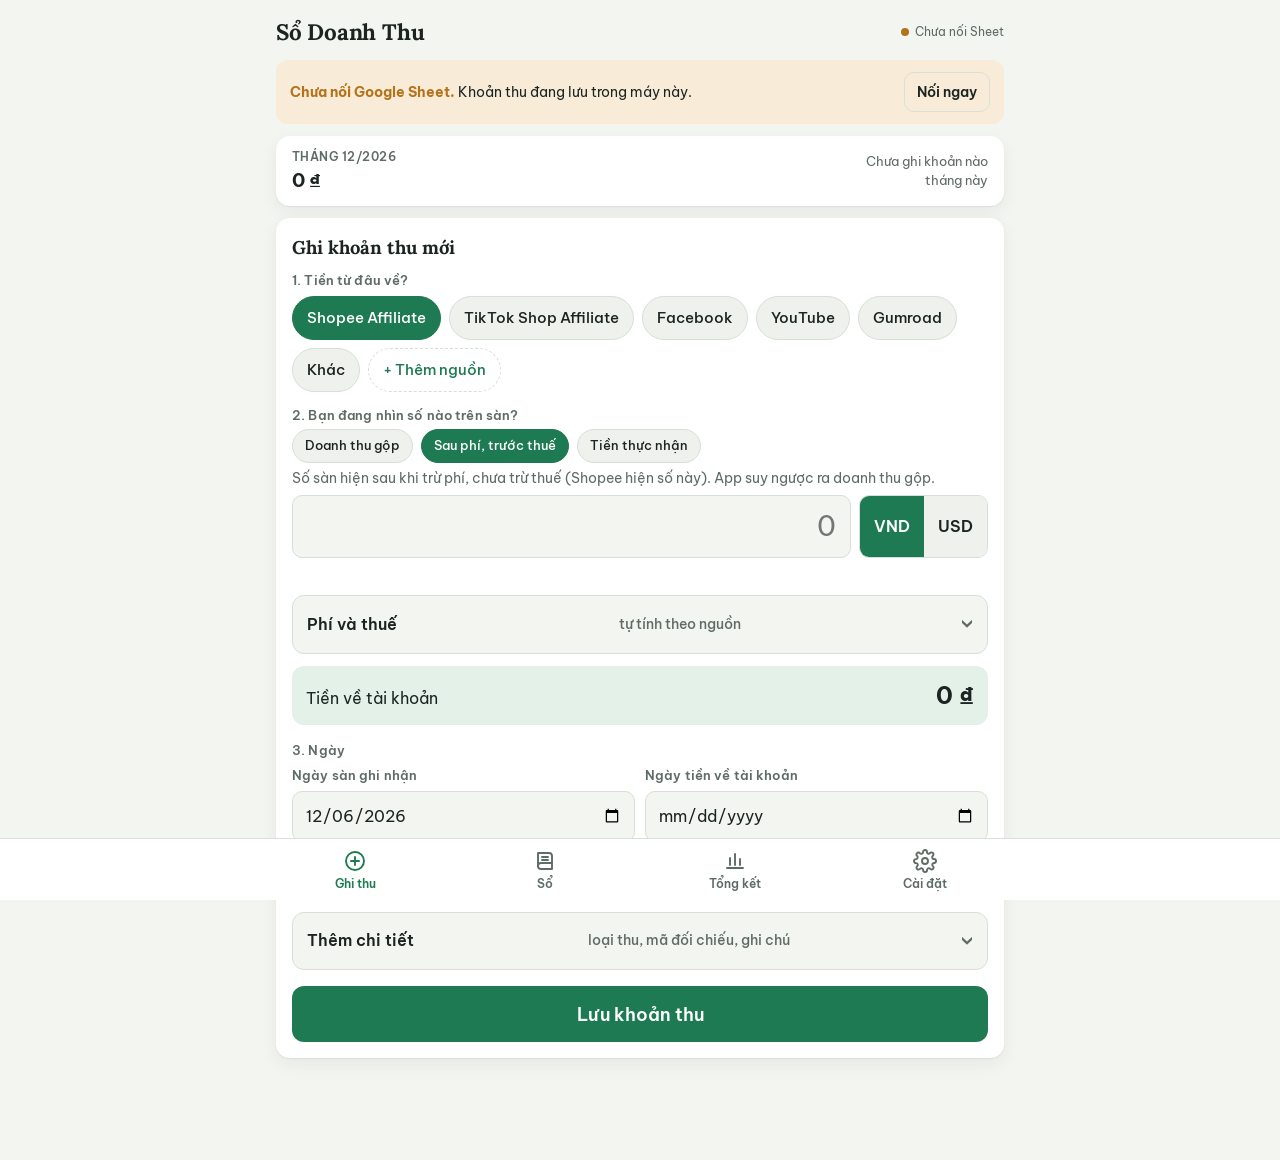
==== so/index.html @ 6c138bf4 "Add files via upload" ====
<!doctype html>
<html lang="vi">
<head>
<meta charset="utf-8">
<meta name="viewport" content="width=device-width,initial-scale=1,viewport-fit=cover">
<title>Sổ Doanh Thu</title>
<meta name="robots" content="noindex,nofollow">
<meta name="theme-color" content="#1e7a52">
<link rel="manifest" href="manifest.webmanifest">
<link rel="icon" type="image/png" href="icon-192.png">
<link rel="apple-touch-icon" href="apple-touch-icon.png">
<meta name="mobile-web-app-capable" content="yes">
<meta name="apple-mobile-web-app-capable" content="yes">
<meta name="apple-mobile-web-app-title" content="Sổ Doanh Thu">
<meta name="apple-mobile-web-app-status-bar-style" content="default">
<link rel="preconnect" href="https://fonts.googleapis.com">
<link rel="preconnect" href="https://fonts.gstatic.com" crossorigin>
<link rel="stylesheet" href="https://fonts.googleapis.com/css2?family=Be+Vietnam+Pro:wght@400;500;600;700&family=Lora:wght@600;700&display=swap">
<style>
/* Bố cục: một cột trên điện thoại, thanh chuyển trang dưới cùng; sổ cái giấy xanh, số liệu canh cột */
:root{
  --bg:#f3f5f1; --card:#ffffff; --fg:#1b2420; --muted:#5f6b65; --line:#d8ded9;
  --accent:#1e7a52; --accent-fg:#ffffff; --accent-soft:#e3f1e9;
  --tax:#b4731a; --tax-soft:#f8ecd9; --danger:#b8412e; --danger-soft:#f9e3df;
  --chip:#eef1ec; --shadow:0 1px 2px rgba(20,40,30,.06),0 6px 18px rgba(20,40,30,.06);
  --font:"Be Vietnam Pro",system-ui,-apple-system,"Segoe UI",Roboto,Arial,sans-serif;
  --display:"Lora",Georgia,"Times New Roman",serif;
  color-scheme:light;
}
@media (prefers-color-scheme: dark){ :root{
  --bg:#111816; --card:#1a2320; --fg:#e7ece8; --muted:#9aa8a0; --line:#2c3833;
  --accent:#4fc48f; --accent-fg:#0d1a14; --accent-soft:#1d3a2d;
  --tax:#e0a152; --tax-soft:#3a2d18; --danger:#f08a78; --danger-soft:#3f221c;
  --chip:#232e2a; --shadow:0 1px 2px rgba(0,0,0,.3),0 6px 18px rgba(0,0,0,.25); color-scheme:dark } }

*{box-sizing:border-box}
[hidden]{display:none!important}
html,body{height:100%}
body{margin:0;background:var(--bg);color:var(--fg);font-family:var(--font);font-size:16px;line-height:1.45;-webkit-text-size-adjust:100%;-webkit-tap-highlight-color:transparent}
img{max-width:100%}
.wrap{max-width:760px;margin:0 auto;padding-left:max(16px,env(safe-area-inset-left,0px));padding-right:max(16px,env(safe-area-inset-right,0px));padding-top:calc(12px + env(safe-area-inset-top,0px));padding-bottom:calc(88px + env(safe-area-inset-bottom,0px))}
header.top{display:flex;align-items:center;justify-content:space-between;gap:12px;padding-block:4px 12px}
header.top h1{font-family:var(--display);font-size:1.4rem;margin:0;font-weight:700;letter-spacing:-.01em}
.status{font:inherit;font-size:.78rem;color:var(--muted);display:flex;align-items:center;gap:6px;white-space:nowrap;background:transparent;border:0;padding:6px 0;cursor:pointer}
.status .dot{width:8px;height:8px;border-radius:50%;background:var(--muted);flex:0 0 auto}
.status.ok .dot{background:var(--accent)}
.status.warn .dot{background:var(--tax)}
.status.busy .dot{background:var(--accent);animation:pulse 1s infinite alternate}
@keyframes pulse{from{opacity:1}to{opacity:.25}}

h2{font-family:var(--display);font-size:1.15rem;margin:0 0 10px;font-weight:700}
h3{font-size:.95rem;margin:0 0 8px;font-weight:600}
.card{background:var(--card);border-radius:14px;box-shadow:var(--shadow);padding:16px;margin-bottom:14px}
.hint{color:var(--muted);font-size:.85rem;margin:4px 0 0}
label.field{display:block;margin-bottom:12px}
label.field > span, .lbl{display:block;font-size:.82rem;font-weight:600;color:var(--muted);margin-bottom:6px;letter-spacing:.01em}
input[type=text],input[type=url],input[type=number],input[type=date],select,textarea{
  width:100%;font:inherit;font-size:16px;padding:12px 12px;border:1.5px solid var(--line);border-radius:10px;background:var(--bg);color:var(--fg);min-height:48px}
input:focus,select:focus,textarea:focus,button:focus-visible,a:focus-visible{outline:3px solid var(--accent-soft);border-color:var(--accent);outline-offset:0}
input[readonly]{opacity:.7}
textarea{min-height:72px;resize:vertical}
.money{font-variant-numeric:tabular-nums;text-align:right;font-weight:600}
.row{display:flex;gap:10px;flex-wrap:wrap}
.row > *{flex:1 1 160px;min-width:0}
.chips{display:flex;flex-wrap:wrap;gap:8px}
.chip{border:1.5px solid var(--line);background:var(--chip);color:var(--fg);border-radius:999px;padding:10px 14px;font:inherit;font-size:.95rem;font-weight:500;cursor:pointer;min-height:44px}
.chip[aria-pressed="true"]{background:var(--accent);color:var(--accent-fg);border-color:var(--accent)}
.chip.add{border-style:dashed;background:transparent;color:var(--accent)}
.chip.sm{padding:6px 12px;min-height:34px;font-size:.84rem}
.seg{display:inline-flex;border:1.5px solid var(--line);border-radius:10px;overflow:hidden}
.seg button{font:inherit;font-weight:600;padding:10px 16px;border:0;background:var(--chip);color:var(--fg);cursor:pointer;min-height:44px}
.seg button[aria-pressed="true"]{background:var(--accent);color:var(--accent-fg)}
.btn{font:inherit;font-weight:600;font-size:1rem;border:0;border-radius:12px;padding:14px 18px;cursor:pointer;min-height:50px;background:var(--chip);color:var(--fg);text-decoration:none;display:inline-flex;align-items:center;justify-content:center;text-align:center}
.btn.primary{background:var(--accent);color:var(--accent-fg);width:100%;font-size:1.1rem;min-height:56px}
.btn.ghost{background:transparent;border:1.5px solid var(--line)}
.btn.danger{background:var(--danger-soft);color:var(--danger)}
.btn.sm{padding:8px 12px;min-height:40px;font-size:.9rem;border-radius:10px}
.btn[disabled]{opacity:.55;cursor:default}
.actions{display:flex;gap:10px;flex-wrap:wrap;margin-top:10px}
.actions > .btn{flex:1 1 140px}

/* Ô số tiền to */
.amount-box{margin-top:14px}
.amount-box .lbl{margin-bottom:4px}
.amount-wrap{display:flex;gap:8px;align-items:stretch;margin-top:6px}
.amount-wrap input{font-size:1.75rem;padding:10px 14px;min-height:60px;flex:1 1 auto;min-width:0}
.amount-wrap .seg{flex:0 0 auto}
.amount-wrap .seg button{min-height:60px;padding:0 14px}
.words{min-height:1.3em;font-size:.95rem;color:var(--accent);font-weight:600;margin-top:6px;text-align:right}
.words.warn{color:var(--tax)}
.quick{display:flex;gap:6px;margin-top:6px;flex-wrap:wrap}

/* Khối gập */
details.fold{border:1.5px solid var(--line);border-radius:12px;margin-top:12px;background:var(--bg)}
details.fold > summary{list-style:none;cursor:pointer;padding:12px 14px;display:flex;justify-content:space-between;align-items:center;gap:10px;font-weight:600;min-height:48px}
details.fold > summary::-webkit-details-marker{display:none}
details.fold > summary .sum{color:var(--muted);font-weight:500;font-size:.85rem;text-align:right;font-variant-numeric:tabular-nums;min-width:0;overflow-wrap:anywhere}
details.fold > summary::after{content:"›";font-size:1.4rem;color:var(--muted);transform:rotate(90deg);flex:0 0 auto;transition:transform .15s}
details.fold[open] > summary::after{transform:rotate(-90deg)}
details.fold .body{padding:2px 14px 14px}
.breakdown{font-size:.9rem;border-top:1px dashed var(--line);margin-top:4px;font-variant-numeric:tabular-nums}
.breakdown div{display:flex;justify-content:space-between;gap:10px;padding:6px 0;border-bottom:1px dashed var(--line)}
.breakdown div:last-child{border-bottom:0}
.breakdown .k{color:var(--muted)}
.breakdown .mid{font-weight:600}
.breakdown .tax{color:var(--tax)}
.note{font-size:.85rem;color:var(--muted);padding:10px 12px;border-left:3px solid var(--tax);background:var(--tax-soft);border-radius:8px;margin:0}
.note.ok{border-left-color:var(--accent);background:var(--accent-soft)}
.total-line{display:flex;justify-content:space-between;align-items:baseline;gap:10px;padding:12px 14px;border-radius:12px;background:var(--accent-soft);margin:12px 0 4px}
.total-line b{font-size:1.5rem;font-variant-numeric:tabular-nums;white-space:nowrap}
.total-line small{display:block;color:var(--muted);font-weight:400;font-size:.8rem}
.deduct{display:grid;grid-template-columns:1fr 1fr 1fr;gap:10px;margin-top:10px}
@media (max-width:460px){.deduct{grid-template-columns:1fr}}
.deduct .pct{font-size:.76rem;color:var(--tax);font-weight:600;font-style:normal}
.toast{position:fixed;left:50%;bottom:calc(92px + env(safe-area-inset-bottom,0px));transform:translateX(-50%);background:var(--fg);color:var(--bg);padding:12px 18px;border-radius:12px;font-weight:600;box-shadow:var(--shadow);z-index:30;max-width:calc(100vw - 32px);text-align:center}
.toast.err{background:var(--danger);color:#fff}

/* Dải trên đầu trang Ghi thu */
.strip{display:flex;justify-content:space-between;align-items:center;gap:10px;background:var(--card);border-radius:14px;box-shadow:var(--shadow);padding:12px 16px;margin-bottom:12px;text-decoration:none;color:var(--fg)}
.strip .k{font-size:.78rem;color:var(--muted);font-weight:600;text-transform:uppercase;letter-spacing:.04em}
.strip .v{font-size:1.2rem;font-weight:700;font-variant-numeric:tabular-nums}
.strip .r{text-align:right;font-size:.82rem;color:var(--muted);font-variant-numeric:tabular-nums}
.strip .r b{color:var(--fg)}
.banner{display:flex;gap:10px;align-items:center;justify-content:space-between;flex-wrap:wrap;padding:12px 14px;border-radius:12px;background:var(--tax-soft);color:var(--fg);margin-bottom:12px;font-size:.9rem}
.banner b{color:var(--tax)}

/* Thanh chuyển trang */
nav.tabs{position:fixed;left:0;right:0;bottom:0;z-index:20;background:var(--card);border-top:1px solid var(--line);display:flex;justify-content:center;padding-bottom:env(safe-area-inset-bottom,0px);padding-left:env(safe-area-inset-left,0px);padding-right:env(safe-area-inset-right,0px)}
nav.tabs .inner{display:flex;width:100%;max-width:760px}
nav.tabs a{flex:1;text-decoration:none;color:var(--muted);display:flex;flex-direction:column;align-items:center;gap:2px;padding:10px 4px 8px;font-size:.74rem;font-weight:600;min-height:60px}
nav.tabs a svg{width:24px;height:24px;stroke:currentColor;fill:none;stroke-width:1.9;stroke-linecap:round;stroke-linejoin:round}
nav.tabs a[aria-current="page"]{color:var(--accent)}

/* Sổ (danh sách) */
.filters{display:flex;gap:8px;flex-wrap:wrap;margin-bottom:12px}
.filters select{flex:1 1 110px;width:auto;min-height:44px;padding:8px 10px}
.month-head{display:flex;justify-content:space-between;align-items:baseline;gap:8px;padding:12px 4px 6px;color:var(--muted);font-size:.85rem;font-weight:600;flex-wrap:wrap}
.month-head b{color:var(--fg);font-variant-numeric:tabular-nums;font-size:.95rem}
.entry{display:grid;grid-template-columns:minmax(0,1fr) auto;gap:4px 12px;width:100%;text-align:left;font:inherit;color:var(--fg);background:var(--card);border:0;border-bottom:1px solid var(--line);padding:12px 14px;cursor:pointer}
.entry:last-child{border-bottom:0}
.entry .t1{font-weight:600}
.entry .t2{color:var(--muted);font-size:.82rem;overflow-wrap:anywhere}
.entry .m1{font-variant-numeric:tabular-nums;font-weight:700;text-align:right;font-size:1.05rem}
.entry .m2{color:var(--muted);font-size:.8rem;text-align:right;font-variant-numeric:tabular-nums}
.pill{display:inline-block;font-size:.72rem;font-weight:600;padding:2px 8px;border-radius:999px;background:var(--chip);color:var(--muted);margin-left:6px;vertical-align:middle}
.pill.wait{background:var(--tax-soft);color:var(--tax)}
.group{box-shadow:var(--shadow);border-radius:12px;overflow:hidden;background:var(--card)}
.empty{text-align:center;color:var(--muted);padding:28px 12px}
.empty b{display:block;color:var(--fg);margin-bottom:4px}

/* Tổng kết */
.tiles{display:grid;grid-template-columns:repeat(2,minmax(0,1fr));gap:10px;margin-bottom:14px}
.tile{background:var(--card);border-radius:12px;padding:12px 14px;box-shadow:var(--shadow);min-width:0}
.tile .k{font-size:.76rem;color:var(--muted);font-weight:600;text-transform:uppercase;letter-spacing:.04em}
.tile .v{font-size:1.2rem;font-weight:700;font-variant-numeric:tabular-nums;margin-top:2px;overflow-wrap:anywhere}
.tile.big{grid-column:1 / -1;background:var(--accent);color:var(--accent-fg)}
.tile.big .k{color:var(--accent-fg);opacity:.85}
.tile.big .v{font-size:1.9rem;font-family:var(--display)}
.tile.big .s{color:var(--accent-fg);opacity:.9}
.tile.grp{grid-column:1 / -1;border-left:4px solid var(--accent)}
.tile.grp.tax{border-left-color:var(--tax)}
.tile .s{font-size:.82rem;color:var(--muted);margin-top:4px;font-variant-numeric:tabular-nums}
.tile .s b{color:var(--fg)}
.tile.grp.tax .s b{color:var(--tax)}
.bar{height:10px;border-radius:999px;background:var(--chip);overflow:hidden;margin:8px 0 4px}
.bar i{display:block;height:100%;background:var(--accent);border-radius:999px}
.tbl-wrap{overflow-x:auto;-webkit-overflow-scrolling:touch}
table{border-collapse:collapse;width:100%;font-size:.9rem;min-width:420px}
th,td{padding:8px 8px;border-bottom:1px solid var(--line);text-align:right;font-variant-numeric:tabular-nums;white-space:nowrap}
th:first-child,td:first-child{text-align:left}
th{font-size:.76rem;color:var(--muted);font-weight:600;text-transform:uppercase;letter-spacing:.03em}
tfoot td{font-weight:700;border-top:2px solid var(--fg);border-bottom:0}

/* Cài đặt: mỗi nguồn một thẻ */
.src-card{border:1.5px solid var(--line);border-radius:12px;padding:12px;margin-bottom:10px;background:var(--bg)}
.src-card .head{display:flex;gap:8px;align-items:center}
.src-card .head input{font-weight:600}
.src-card .x{flex:0 0 auto;background:transparent;border:1.5px solid var(--line);border-radius:10px;color:var(--danger);font-size:1.2rem;cursor:pointer;width:44px;height:44px;line-height:1}
.src-card .grid{display:grid;grid-template-columns:repeat(3,minmax(0,1fr));gap:8px;margin-top:10px}
.src-card .grid label span{display:block;font-size:.74rem;color:var(--muted);font-weight:600;margin-bottom:4px}
.src-card .grid input{min-height:44px;padding:8px 10px;text-align:right}
.src-card .opts{display:flex;gap:8px;margin-top:10px;flex-wrap:wrap;align-items:flex-end}
.src-card .opts label.sel{flex:1 1 160px}
.src-card .opts label.sel span{display:block;font-size:.74rem;color:var(--muted);font-weight:600;margin-bottom:4px}
.src-card .opts select{min-height:44px;padding:8px 10px}
.src-card .toggle{flex:1 1 180px;display:flex;align-items:center;gap:10px;padding:10px 12px;border:1.5px solid var(--line);border-radius:10px;cursor:pointer;min-height:44px;font-size:.9rem;font-weight:600}
.src-card .toggle input{width:22px;height:22px;accent-color:var(--accent);margin:0;flex:0 0 auto}
.confirm{display:flex;gap:8px;align-items:center;flex-wrap:wrap;padding:10px 12px;border-radius:10px;background:var(--danger-soft);color:var(--danger);font-weight:600;margin-top:10px}
.steps{margin:6px 0 0;padding-left:20px;font-size:.9rem}
.steps li{margin-bottom:4px}
.kv{display:flex;justify-content:space-between;gap:10px;font-size:.9rem;padding:6px 0;border-bottom:1px dashed var(--line)}
.kv:last-child{border-bottom:0}
.kv span:first-child{color:var(--muted)}
a{color:var(--accent)}
code{font-size:.85em;background:var(--chip);padding:1px 5px;border-radius:5px;overflow-wrap:anywhere}
@media (prefers-reduced-motion: no-preference){.bar i{transition:width .4s ease}}
@media (prefers-reduced-motion: reduce){details.fold > summary::after{transition:none}.status.busy .dot{animation:none}}
</style>
</head>
<body>
<div class="wrap">
  <header class="top">
    <h1>Sổ Doanh Thu</h1>
    <button class="status" id="status" type="button" aria-label="Tình trạng lưu"><span class="dot"></span><span id="statusText">Đang mở sổ…</span></button>
  </header>

  <!-- ===== GHI KHOẢN THU ===== -->
  <section class="view" id="view-ghi">
    <div class="banner" id="setupBanner" hidden>
      <span><b>Chưa nối Google Sheet.</b> Khoản thu đang lưu trong máy này.</span>
      <a class="btn sm ghost" href="#cai-dat">Nối ngay</a>
    </div>
    <a class="strip" href="#so" id="monthStrip"></a>
    <div class="card">
      <h2 id="formTitle">Ghi khoản thu mới</h2>

      <div class="lbl">1. Tiền từ đâu về?</div>
      <div class="chips" id="srcChips"></div>
      <div id="newSrcBox" class="row" hidden style="margin-top:10px">
        <input type="text" id="newSrcName" placeholder="Tên nguồn mới, ví dụ: Facebook Reels" aria-label="Tên nguồn mới">
        <button class="btn sm" id="newSrcSave" type="button" style="flex:0 0 auto">Thêm</button>
      </div>

      <div class="amount-box">
        <div class="lbl">2. Bạn đang nhìn số nào trên sàn?</div>
        <div class="chips" id="modeChips">
          <button type="button" class="chip sm" data-mode="gop">Doanh thu gộp</button>
          <button type="button" class="chip sm" data-mode="sauphi">Sau phí, trước thuế</button>
          <button type="button" class="chip sm" data-mode="thucnhan">Tiền thực nhận</button>
        </div>
        <p class="hint" id="modeHint" style="margin:6px 0 0"></p>
        <div class="amount-wrap">
          <input type="text" id="fSoTien" class="money" inputmode="numeric" placeholder="0" aria-label="Số tiền" autocomplete="off">
          <div class="seg" role="group" aria-label="Loại tiền">
            <button type="button" id="curVND" aria-pressed="true">VND</button>
            <button type="button" id="curUSD" aria-pressed="false">USD</button>
          </div>
        </div>
        <div class="words" id="words" aria-live="polite"></div>
        <label class="field" id="rateBox" hidden style="margin-top:6px"><span>Tỷ giá 1 USD = ? VND</span>
          <input type="text" id="fTyGia" class="money" inputmode="numeric" placeholder="25.000">
        </label>
      </div>

      <details class="fold" id="foldTax">
        <summary><span>Phí và thuế</span><span class="sum" id="taxSum"></span></summary>
        <div class="body">
          <p class="note" id="ktNote"></p>
          <div class="deduct">
            <label class="field"><span>Phí sàn <em class="pct" id="pctPhi"></em></span><input type="text" id="fPhi" class="money" inputmode="numeric" placeholder="0"></label>
            <label class="field"><span>Thuế TNCN <em class="pct" id="pctTNCN"></em></span><input type="text" id="fTNCN" class="money" inputmode="numeric" placeholder="0"></label>
            <label class="field"><span>Thuế GTGT <em class="pct" id="pctGTGT"></em></span><input type="text" id="fGTGT" class="money" inputmode="numeric" placeholder="0"></label>
          </div>
          <p class="hint" style="margin:0 0 8px">App tự tính theo % của nguồn. Nếu bảng kê của sàn ghi số khác, sửa thẳng vào ô trên.</p>
          <div class="breakdown" id="breakdown"></div>
        </div>
      </details>

      <div class="total-line"><span>Tiền về tài khoản<small id="totalSub"></small></span><b id="thucNhan">0 ₫</b></div>

      <div class="lbl" style="margin-top:16px">3. Ngày</div>
      <div class="row">
        <label class="field"><span>Ngày sàn ghi nhận</span><input type="date" id="fNgaySan">
          <span class="quick"><button type="button" class="chip sm" data-q="san:0">Hôm nay</button><button type="button" class="chip sm" data-q="san:1">Hôm qua</button></span>
        </label>
        <label class="field"><span>Ngày tiền về tài khoản</span><input type="date" id="fNgayNhan">
          <span class="quick"><button type="button" class="chip sm" data-q="nhan:0">Hôm nay</button><button type="button" class="chip sm" data-q="nhan:clear">Chưa về</button></span>
        </label>
      </div>

      <details class="fold" id="foldMore">
        <summary><span>Thêm chi tiết</span><span class="sum" id="moreSum">loại thu, mã đối chiếu, ghi chú</span></summary>
        <div class="body">
          <label class="field" style="margin-top:8px"><span>Loại thu</span>
            <select id="fLoai">
              <option>Hoa hồng affiliate</option>
              <option>Thưởng / bonus</option>
              <option>Bán hàng / sản phẩm số</option>
              <option>Quảng cáo / booking</option>
              <option>Quà tặng / donate</option>
              <option>Khác</option>
            </select>
          </label>
          <label class="field"><span>Mã đối chiếu <small style="font-weight:400">(mã kỳ thanh toán, mã giao dịch…)</small></span><input type="text" id="fMa" placeholder="Không bắt buộc"></label>
          <label class="field" style="margin-bottom:0"><span>Ghi chú</span><textarea id="fGhiChu" placeholder="Ví dụ: hoa hồng kỳ 16–31/10"></textarea></label>
        </div>
      </details>

      <button class="btn primary" id="btnSave" type="button" style="margin-top:16px">Lưu khoản thu</button>
      <div class="actions" id="editActions" hidden>
        <button class="btn ghost" id="btnCancel" type="button">Hủy sửa</button>
        <button class="btn danger" id="btnDelete" type="button">Xóa khoản này</button>
      </div>
      <div class="confirm" id="confirmDel" hidden>
        <span>Xóa hẳn khoản thu này?</span>
        <button class="btn sm danger" id="btnDeleteYes" type="button">Xóa</button>
        <button class="btn sm ghost" id="btnDeleteNo" type="button">Không</button>
      </div>
    </div>
  </section>

  <!-- ===== SỔ ===== -->
  <section class="view" id="view-so" hidden>
    <div class="filters">
      <select id="flYear" aria-label="Năm"></select>
      <select id="flMonth" aria-label="Tháng"><option value="">Cả năm</option></select>
      <select id="flSrc" aria-label="Nguồn"><option value="">Mọi nguồn</option></select>
    </div>
    <p class="hint" style="margin:0 0 8px">Bấm vào một khoản để sửa hoặc xóa.</p>
    <div id="listBox"></div>
  </section>

  <!-- ===== TỔNG KẾT ===== -->
  <section class="view" id="view-tong-ket" hidden>
    <div class="filters">
      <select id="tkYear" aria-label="Năm tổng kết"></select>
    </div>
    <div class="tiles" id="tiles"></div>
    <div class="card" id="nguongCard"></div>
    <div class="card">
      <h3>Theo tháng</h3>
      <div class="tbl-wrap" id="tblMonth"></div>
    </div>
    <div class="card">
      <h3>Theo nguồn thu</h3>
      <div class="tbl-wrap" id="tblSrc"></div>
    </div>
    <div class="card">
      <h3>Google Sheet</h3>
      <p class="hint" style="margin-bottom:10px">Mỗi khoản bạn lưu được gửi thẳng vào tab <b>doanhthu</b>, tab <b>tongket</b> tự tính lại. Không cần bấm xuất.</p>
      <a class="btn ghost" id="lnkSheet" href="#" target="_blank" rel="noopener" style="width:100%">Mở Google Sheet</a>
    </div>
    <p class="note">Mức % thuế, ngưỡng doanh thu phải nộp thuế và cách khai có thể thay đổi theo năm. Số trong app chỉ để bạn theo dõi và đối chiếu. Trước khi khai, kiểm tra lại với cơ quan thuế hoặc ứng dụng eTax Mobile.</p>
  </section>

  <!-- ===== CÀI ĐẶT ===== -->
  <section class="view" id="view-cai-dat" hidden>
    <div class="card" id="installCard" hidden>
      <h2>Cài app vào điện thoại</h2>
      <button class="btn primary" id="btnInstall" type="button" hidden>Cài app</button>
      <div id="installIos" hidden>
        <ol class="steps">
          <li>Mở trang này bằng <b>Safari</b>.</li>
          <li>Bấm nút <b>Chia sẻ</b> (ô vuông có mũi tên lên).</li>
          <li>Chọn <b>Thêm vào MH chính</b> → <b>Thêm</b>.</li>
          <li>Mở app từ biểu tượng mới ngoài màn hình, rồi nối Google Sheet ở mục dưới.</li>
        </ol>
      </div>
      <div id="installOther" hidden>
        <ol class="steps">
          <li>Mở trang này bằng <b>Chrome</b>.</li>
          <li>Bấm <b>⋮</b> ở góc trên → <b>Cài đặt ứng dụng</b> hoặc <b>Thêm vào màn hình chính</b>.</li>
          <li>Mở app từ biểu tượng mới, rồi nối Google Sheet ở mục dưới.</li>
        </ol>
      </div>
    </div>

    <div class="card">
      <h2>Nối với Google Sheet</h2>
      <label class="field"><span>Link Apps Script <small style="font-weight:400">(đuôi /exec)</small></span><input type="url" id="setApi" placeholder="https://script.google.com/macros/s/…/exec" autocomplete="off" autocapitalize="off" spellcheck="false"></label>
      <div class="actions" style="margin-top:0">
        <button class="btn primary" id="btnApi" type="button">Lưu và kiểm tra</button>
      </div>
      <p class="hint" id="apiMsg"></p>
      <div style="margin-top:10px" id="syncInfo"></div>
      <div class="actions"><button class="btn ghost" id="btnSyncNow" type="button">Gửi và tải lại ngay</button></div>
      <p class="hint">Mỗi điện thoại hoặc máy tính chỉ cần dán link này một lần. Đừng gửi link cho người khác: ai có link đều đọc và sửa được sổ.</p>
    </div>

    <div class="card">
      <h2>Nguồn thu</h2>
      <p class="hint" style="margin-bottom:12px">Mỗi nguồn có % phí sàn, % thuế riêng, số bạn thường nhập, và sàn có kê khai thuế thay bạn hay không. Nguồn đứng đầu được chọn sẵn khi mở app.</p>
      <div id="srcList"></div>
      <div class="actions">
        <button class="btn ghost" id="btnAddSrc" type="button">+ Thêm nguồn</button>
      </div>
    </div>
    <div class="card">
      <h2>Ngưỡng doanh thu trong năm</h2>
      <label class="field"><span>Doanh thu từ mức này trở lên phải nộp thuế (VND)</span><input type="text" id="setNguong" class="money" inputmode="numeric"></label>
      <p class="hint">Đang để sẵn 1.000.000.000 đ/năm. Nếu quy định đổi, bạn sửa số ở đây.</p>
    </div>
    <div class="card">
      <h2>File Google Sheet</h2>
      <label class="field"><span>ID file Google Sheet <small style="font-weight:400">(cho nút Mở Google Sheet)</small></span><input type="text" id="setSheetId" autocomplete="off" autocapitalize="off" spellcheck="false"></label>
      <p class="hint">ID là đoạn chữ dài trong đường dẫn của file Sheet, giữa <code>/d/</code> và <code>/edit</code>.</p>
    </div>
    <button class="btn primary" id="btnSaveSrc" type="button">Lưu cài đặt</button>
  </section>
</div>

<nav class="tabs" aria-label="Chuyển trang">
  <div class="inner">
    <a href="#ghi" data-view="ghi"><svg viewBox="0 0 24 24"><circle cx="12" cy="12" r="9"/><path d="M12 8v8M8 12h8"/></svg>Ghi thu</a>
    <a href="#so" data-view="so"><svg viewBox="0 0 24 24"><path d="M5 4h11a3 3 0 0 1 3 3v13H8a3 3 0 0 1-3-3z"/><path d="M5 17a3 3 0 0 1 3-3h11M9 8h6M9 11h6"/></svg>Sổ</a>
    <a href="#tong-ket" data-view="tong-ket"><svg viewBox="0 0 24 24"><path d="M4 19h16M7 16V9M12 16V5M17 16v-6"/></svg>Tổng kết</a>
    <a href="#cai-dat" data-view="cai-dat"><svg viewBox="0 0 24 24"><circle cx="12" cy="12" r="3"/><path d="M19.4 15a1.7 1.7 0 0 0 .3 1.8l.1.1a2 2 0 1 1-2.8 2.8l-.1-.1a1.7 1.7 0 0 0-1.8-.3 1.7 1.7 0 0 0-1 1.5V21a2 2 0 1 1-4 0v-.1a1.7 1.7 0 0 0-1.1-1.5 1.7 1.7 0 0 0-1.8.3l-.1.1a2 2 0 1 1-2.8-2.8l.1-.1a1.7 1.7 0 0 0 .3-1.8 1.7 1.7 0 0 0-1.5-1H3a2 2 0 1 1 0-4h.1a1.7 1.7 0 0 0 1.5-1.1 1.7 1.7 0 0 0-.3-1.8l-.1-.1a2 2 0 1 1 2.8-2.8l.1.1a1.7 1.7 0 0 0 1.8.3H9a1.7 1.7 0 0 0 1-1.5V3a2 2 0 1 1 4 0v.1a1.7 1.7 0 0 0 1 1.5 1.7 1.7 0 0 0 1.8-.3l.1-.1a2 2 0 1 1 2.8 2.8l-.1.1a1.7 1.7 0 0 0-.3 1.8V9a1.7 1.7 0 0 0 1.5 1H21a2 2 0 1 1 0 4h-.1a1.7 1.7 0 0 0-1.5 1z"/></svg>Cài đặt</a>
  </div>
</nav>

<script>
(() => {
"use strict";
// ---------- Tiện ích ----------
const $ = (id) => document.getElementById(id);
const nf = new Intl.NumberFormat("vi-VN");
const VND = (n) => nf.format(Math.round(n || 0)) + " ₫";
const num = (n) => nf.format(Math.round(n || 0));
const isoDate = (d) => d.getFullYear() + "-" + String(d.getMonth()+1).padStart(2,"0") + "-" + String(d.getDate()).padStart(2,"0");
const today = () => isoDate(new Date());
const daysAgo = (n) => { const d = new Date(); d.setDate(d.getDate() - n); return isoDate(d); };
const parseVnd = (s) => Number(String(s || "").replace(/[^\d]/g, "")) || 0;
const parseUsd = (s) => { s = String(s || "").trim().replace(/\s/g,""); if (/^\d{1,3}(\.\d{3})+(,\d+)?$/.test(s)) s = s.replace(/\./g,"").replace(",","."); else s = s.replace(",","."); return Number(s) || 0; };
const fmtDate = (iso) => { if (!iso) return ""; const [y,m,d] = iso.split("-"); return d + "/" + m + "/" + y; };
const monthName = (m) => "Tháng " + Number(m);
const genId = () => "KT" + Date.now().toString(36).toUpperCase() + Math.random().toString(36).slice(2,5).toUpperCase();
function docTien(n){ n = Math.round(n || 0); if (!n) return ""; const ty = Math.floor(n / 1e9), tr = Math.floor(n % 1e9 / 1e6), ng = Math.floor(n % 1e6 / 1e3), d = n % 1e3; const p = []; if (ty) p.push(ty + " tỷ"); if (tr) p.push(tr + " triệu"); if (ng) p.push(ng + " nghìn"); if (d && !ty && !tr) p.push(d + " đồng"); return p.join(" "); }
let toastT; function toast(msg, err){ let t = $("toast"); if(!t){ t = document.createElement("div"); t.id="toast"; t.className="toast"; t.setAttribute("role","status"); document.body.appendChild(t);} t.textContent = msg; t.classList.toggle("err", !!err); t.hidden=false; clearTimeout(toastT); toastT=setTimeout(()=>{t.hidden=true;}, err?5000:3000); }
function esc(s){ return String(s==null?"":s).replace(/[&<>"]/g, c => ({"&":"&amp;","<":"&lt;",">":"&gt;",'"':"&quot;"}[c])); }
function timeAgo(iso){ if (!iso) return "chưa lần nào"; const s = Math.round((Date.now() - new Date(iso).getTime()) / 1000); if (s < 60) return "vừa xong"; if (s < 3600) return Math.floor(s/60) + " phút trước"; if (s < 86400) return Math.floor(s/3600) + " giờ trước"; return fmtDate(iso.slice(0,10)); }
function moneyInput(el){ el.addEventListener("input", () => { if (el.dataset.usd === "1") return; const v = parseVnd(el.value); el.value = v ? num(v) : ""; }); }

const DEFAULT_SETTINGS = {
  nguon: [
    { ten: "Shopee Affiliate", tncn: 5, gtgt: 5, phi: 0.98, nhap: "sauphi", khauTru: true },
    { ten: "TikTok Shop Affiliate", tncn: 5, gtgt: 5, phi: 0, nhap: "gop", khauTru: false },
    { ten: "Facebook", tncn: 5, gtgt: 5, phi: 0, nhap: "gop", khauTru: false },
    { ten: "YouTube", tncn: 5, gtgt: 5, phi: 0, nhap: "gop", khauTru: false },
    { ten: "Gumroad", tncn: 5, gtgt: 5, phi: 10, nhap: "thucnhan", khauTru: false },
    { ten: "Khác", tncn: 5, gtgt: 5, phi: 0, nhap: "gop", khauTru: false }
  ],
  nguong: 1000000000,
  sheetId: "1eQQ3UO97p2exG8BTGLFkzU9yr7nRAfJOSOSlJ7huHQk",
  tyGia: 25000
};
const mergeSettings = (s) => Object.assign(JSON.parse(JSON.stringify(DEFAULT_SETTINGS)), s || {});

// ---------- Lưu trong máy + gửi lên Google Sheet ----------
// Mỗi thay đổi được ghi ngay trong máy và xếp vào "hàng chờ gửi".
// Có mạng thì app gửi cả hàng chờ lên Sheet rồi tải lại bản mới nhất.
const LS = { url: "sdt.apiUrl", cache: "sdt.cache", outbox: "sdt.outbox" };
function lsGet(k, d){ try { const v = localStorage.getItem(k); return v == null ? d : JSON.parse(v); } catch(e){ return d; } }
function lsSet(k, v){ try { localStorage.setItem(k, JSON.stringify(v)); } catch(e){} }
let apiUrl = lsGet(LS.url, "");
let outbox = lsGet(LS.outbox, []);
let entries = [], settings = mergeSettings(null), lastSync = null, syncErr = "", syncing = false, syncAgain = false;
(() => { const c = lsGet(LS.cache, null); if (c) { entries = c.entries || []; settings = mergeSettings(c.settings); lastSync = c.at || null; } })();
function saveCache(){ lsSet(LS.cache, { entries, settings, at: lastSync }); }
function applyLocal(op){
  if (op.op === "save") { const i = entries.findIndex(x => x.id === op.entry.id); if (i >= 0) entries[i] = op.entry; else entries.push(op.entry); }
  else if (op.op === "delete") entries = entries.filter(x => x.id !== op.id);
  else if (op.op === "settings") settings = mergeSettings(op.settings);
}
function queue(op){
  op.qid = genId();
  if (op.op === "settings") outbox = outbox.filter(o => o.op !== "settings");
  outbox.push(op); lsSet(LS.outbox, outbox);
  applyLocal(op); saveCache(); renderAll(); sync();
}
function apiLoadUrl(){ return apiUrl + (apiUrl.includes("?") ? "&" : "?") + "action=load&t=" + Date.now(); }
async function callApi(ops){
  const res = ops.length
    ? await fetch(apiUrl, { method: "POST", headers: { "Content-Type": "text/plain;charset=utf-8" }, body: JSON.stringify({ action: "batch", ops }) })
    : await fetch(apiLoadUrl(), { cache: "no-store" });
  const text = await res.text(); let data;
  try { data = JSON.parse(text); } catch(e) { throw new Error("badlink"); }
  if (!data.ok) throw new Error(data.error || "Sheet báo lỗi");
  return data;
}
async function sync(){
  if (!apiUrl) { updateStatus(); return; }
  if (syncing) { syncAgain = true; return; }
  if (navigator.onLine === false) { updateStatus(); return; }
  syncing = true; updateStatus();
  const sent = outbox.slice();
  try {
    const data = await callApi(sent.map(({ qid, ...o }) => o));
    const sentIds = new Set(sent.map(o => o.qid));
    outbox = outbox.filter(o => !sentIds.has(o.qid)); lsSet(LS.outbox, outbox);
    entries = Array.isArray(data.entries) ? data.entries : [];
    if (data.settings) settings = mergeSettings(data.settings);
    outbox.forEach(applyLocal); // khoản ghi thêm trong lúc đang gửi
    lastSync = new Date().toISOString(); syncErr = "";
    saveCache(); renderAll(true);
  } catch(err) {
    syncErr = err && err.message === "badlink" ? "badlink" : (err && err.message) || "lỗi";
  }
  syncing = false; updateStatus();
  if (syncAgain) { syncAgain = false; sync(); }
}
function updateStatus(){
  const s = $("status"), t = $("statusText"), n = outbox.length;
  let cls = "ok", txt = "Đã lưu vào Sheet";
  if (!apiUrl) { cls = "warn"; txt = n ? "Chưa nối Sheet · " + n : "Chưa nối Sheet"; }
  else if (syncing) { cls = "busy"; txt = "Đang lưu…"; }
  else if (navigator.onLine === false) { cls = "warn"; txt = n ? "Mất mạng · " + n + " chưa gửi" : "Không có mạng"; }
  else if (syncErr) { cls = "warn"; txt = n ? "Chưa gửi được · " + n : "Chưa tải được Sheet"; }
  else if (n) { cls = "warn"; txt = n + " chưa gửi"; }
  s.className = "status " + cls; t.textContent = txt;
  $("setupBanner").hidden = !!apiUrl;
  renderSyncInfo();
}
function renderSyncInfo(){
  const box = $("syncInfo"); if (!box) return;
  const errTxt = syncErr === "badlink" ? "Link chưa đúng, hoặc khi triển khai chưa chọn \"Bất kỳ ai\"." : syncErr;
  box.innerHTML =
    '<div class="kv"><span>Tình trạng</span><span>' + esc($("statusText").textContent) + '</span></div>' +
    '<div class="kv"><span>Khoản chờ gửi</span><span>' + outbox.length + '</span></div>' +
    '<div class="kv"><span>Lần tải Sheet gần nhất</span><span>' + esc(timeAgo(lastSync)) + '</span></div>' +
    (syncErr && apiUrl ? '<div class="kv"><span>Lỗi</span><span>' + esc(errTxt) + '</span></div>' : "");
}
$("status").onclick = () => { location.hash = "#cai-dat"; };
$("btnSyncNow").onclick = () => { if (!apiUrl) return toast("Dán link Apps Script trước nha", true); sync(); };
$("btnApi").onclick = async () => {
  const v = $("setApi").value.trim(); const msg = $("apiMsg");
  if (!v) { apiUrl = ""; lsSet(LS.url, ""); msg.textContent = "Đã bỏ nối Google Sheet. Khoản thu lưu trong máy này."; updateStatus(); return; }
  if (!/^https:\/\/script\.google(usercontent)?\.com\/.+/.test(v)) { msg.textContent = "Link phải bắt đầu bằng https://script.google.com/"; return; }
  if (!/\/exec(\?.*)?$/.test(v)) { msg.textContent = "Link phải kết thúc bằng /exec. Bạn có đang dán nhầm link /dev hoặc link trang soạn mã không?"; return; }
  const old = apiUrl; apiUrl = v; $("btnApi").disabled = true; msg.textContent = "Đang kiểm tra…";
  try {
    const d = await callApi([]);
    lsSet(LS.url, v);
    msg.textContent = "Nối thành công. Sheet đang có " + (d.entries || []).length + " khoản." + (outbox.length ? " Đang gửi " + outbox.length + " khoản trong máy lên…" : "");
    syncErr = ""; sync();
  } catch(err) {
    apiUrl = old;
    msg.textContent = err.message === "badlink" ? "Không đọc được Sheet. Kiểm tra lại link (đuôi /exec) và lúc triển khai đã chọn \"Bất kỳ ai\"." : (navigator.onLine === false ? "Đang mất mạng, có mạng rồi bấm lại." : "Chưa nối được: " + err.message);
  }
  $("btnApi").disabled = false; updateStatus();
};
window.addEventListener("online", () => { updateStatus(); sync(); });
window.addEventListener("offline", updateStatus);
document.addEventListener("visibilitychange", () => { if (document.visibilityState === "visible") sync(); });

// ---------- Form ghi khoản thu ----------
let cur = "VND", editingId = null, dirty = { tncn:false, gtgt:false, phi:false }, selSrc = "", nhapMode = "gop";
const MODE_HINT = {
  gop: "Số sàn ghi nhận trước khi trừ gì. App trừ phí sàn trước, rồi tính thuế trên phần còn lại.",
  sauphi: "Số sàn hiện sau khi trừ phí, chưa trừ thuế (Shopee hiện số này). App suy ngược ra doanh thu gộp.",
  thucnhan: "Số tiền cuối cùng về tài khoản. App suy ngược ra phí, thuế và doanh thu gộp."
};
function setMode(m){ nhapMode = m; document.querySelectorAll("#modeChips .chip").forEach(b => b.setAttribute("aria-pressed", b.dataset.mode === m)); $("modeHint").textContent = MODE_HINT[m] || ""; }
document.querySelectorAll("#modeChips .chip").forEach(b => b.onclick = () => { setMode(b.dataset.mode); dirty = {tncn:false,gtgt:false,phi:false}; recalc(); });
const F = { loai:$("fLoai"), ngaySan:$("fNgaySan"), ngayNhan:$("fNgayNhan"), soTien:$("fSoTien"), tyGia:$("fTyGia"), tncn:$("fTNCN"), gtgt:$("fGTGT"), phi:$("fPhi"), ma:$("fMa"), ghiChu:$("fGhiChu") };
[F.tyGia, F.tncn, F.gtgt, F.phi].forEach(moneyInput);
F.soTien.addEventListener("input", () => { if (cur === "VND") { const v = parseVnd(F.soTien.value); F.soTien.value = v ? num(v) : ""; } recalc(); });
F.tyGia.addEventListener("input", recalc);
["tncn","gtgt","phi"].forEach(k => F[k].addEventListener("input", () => { dirty[k] = true; recalc(); }));
document.querySelectorAll(".quick .chip").forEach(b => b.onclick = (ev) => {
  ev.preventDefault();
  const [which, v] = b.dataset.q.split(":"); const el = which === "san" ? F.ngaySan : F.ngayNhan;
  el.value = v === "clear" ? "" : daysAgo(Number(v));
});
[F.ma, F.ghiChu, F.loai].forEach(el => el.addEventListener("input", updateMoreSum));
function updateMoreSum(){ const parts = []; if (F.loai.value !== "Hoa hồng affiliate") parts.push(F.loai.value); if (F.ma.value.trim()) parts.push("mã " + F.ma.value.trim()); if (F.ghiChu.value.trim()) parts.push(F.ghiChu.value.trim().slice(0, 30)); $("moreSum").textContent = parts.length ? parts.join(" · ") : "loại thu, mã đối chiếu, ghi chú"; }

function srcCfg(name){ return (settings.nguon || []).find(s => s.ten === name) || { ten:name, tncn:5, gtgt:5, phi:0, nhap:"gop", khauTru:false }; }
function isKT(c){ return c.khauTru === true; }
function inputVnd(){ const raw = cur === "USD" ? parseUsd(F.soTien.value) : parseVnd(F.soTien.value); return cur === "USD" ? Math.round(raw * parseVnd(F.tyGia.value)) : raw; }
// Thứ tự tính: doanh thu gộp → trừ phí sàn → "sau phí, trước thuế" → trừ thuế TNCN và GTGT (tính trên số sau phí) → thực nhận
function calc(){
  const c = srcCfg(selSrc), x = inputVnd(); const p = c.phi || 0, t1 = c.tncn || 0, t2 = c.gtgt || 0, kt = isKT(c);
  const feeFromBase = (base) => p < 100 ? Math.round(base / (1 - p / 100)) - base : 0;
  let g, phi, base, tn, gt, net;
  if (nhapMode === "sauphi") { base = x; phi = dirty.phi ? parseVnd(F.phi.value) : feeFromBase(base); g = base + phi; }
  else if (nhapMode === "thucnhan") {
    net = x; const tr = (t1 + t2) / 100; base = kt && tr < 1 ? Math.round(net / (1 - tr)) : net;
    phi = dirty.phi ? parseVnd(F.phi.value) : feeFromBase(base); g = base + phi;
    tn = Math.round(base * t1 / 100); gt = kt ? base - net - tn : Math.round(base * t2 / 100); return { g, phi, base, tn, gt, net, kt };
  }
  else { g = x; phi = dirty.phi ? parseVnd(F.phi.value) : Math.round(g * p / 100); base = g - phi; }
  tn = dirty.tncn ? parseVnd(F.tncn.value) : Math.round(base * t1 / 100);
  gt = dirty.gtgt ? parseVnd(F.gtgt.value) : Math.round(base * t2 / 100);
  return { g, phi, base, tn, gt, net: kt ? base - tn - gt : base, kt };
}
function recalc(){
  const c = srcCfg(selSrc); const r = calc(); const x = inputVnd();
  const tag = r.kt ? "% sàn đã trừ" : "% bạn tự nộp";
  $("pctTNCN").textContent = c.tncn ? "(" + c.tncn + tag + ")" : ""; $("pctGTGT").textContent = c.gtgt ? "(" + c.gtgt + tag + ")" : ""; $("pctPhi").textContent = c.phi ? "(" + c.phi + "%)" : "";
  $("ktNote").textContent = r.kt ? "Sàn này đã khấu trừ thuế và kê khai thay bạn. Thuế bị trừ thẳng vào tiền về." : "Sàn này KHÔNG kê khai thay. Tiền về chưa trừ thuế, app chỉ ước tính số thuế bạn phải tự kê khai và nộp.";
  $("ktNote").className = "note " + (r.kt ? "ok" : "");
  const lockTax = nhapMode === "thucnhan" && r.kt;
  if (!dirty.tncn || lockTax) F.tncn.value = r.tn ? num(r.tn) : "";
  if (!dirty.gtgt || lockTax) F.gtgt.value = r.gt ? num(r.gt) : "";
  if (!dirty.phi) F.phi.value = r.phi ? num(r.phi) : "";
  F.tncn.readOnly = lockTax; F.gtgt.readOnly = lockTax;
  const w = $("words");
  if (!x) { w.textContent = ""; w.className = "words"; }
  else if (cur === "USD") { w.textContent = "= " + VND(x) + (docTien(x) ? " (" + docTien(x) + ")" : ""); w.className = "words"; }
  else { w.textContent = docTien(x); w.className = "words" + (x >= 100000000 ? " warn" : ""); }
  $("taxSum").textContent = x ? "phí " + num(r.phi) + " · thuế " + num(r.tn + r.gt) + (r.kt ? "" : " (tự nộp)") : "tự tính theo nguồn";
  $("breakdown").innerHTML = x ?
    '<div><span class="k">Doanh thu gộp</span><b>' + num(r.g) + '</b></div>' +
    '<div><span class="k">− Phí sàn</span><span>' + num(r.phi) + '</span></div>' +
    '<div class="mid"><span>Sau phí, trước thuế</span><span>' + num(r.base) + '</span></div>' +
    (r.kt
      ? '<div><span class="k">− Thuế TNCN (sàn đã trừ)</span><span>' + num(r.tn) + '</span></div>' +
        '<div><span class="k">− Thuế GTGT (sàn đã trừ)</span><span>' + num(r.gt) + '</span></div>'
      : '<div><span class="k">Thuế TNCN tự nộp (chưa trừ)</span><span>' + num(r.tn) + '</span></div>' +
        '<div><span class="k">Thuế GTGT tự nộp (chưa trừ)</span><span>' + num(r.gt) + '</span></div>' +
        '<div class="mid tax"><span>Ước tính thuế bạn phải tự nộp</span><span>' + num(r.tn + r.gt) + '</span></div>') : "";
  $("thucNhan").textContent = VND(r.net);
  $("totalSub").textContent = x ? (r.kt ? "doanh thu gộp " + num(r.g) + " · sàn đã trừ thuế " + num(r.tn + r.gt) : "doanh thu gộp " + num(r.g) + " · thuế tự nộp ước tính " + num(r.tn + r.gt)) : "";
}
function setCur(c){ cur = c; $("curVND").setAttribute("aria-pressed", c==="VND"); $("curUSD").setAttribute("aria-pressed", c==="USD"); $("rateBox").hidden = c !== "USD"; F.soTien.dataset.usd = c==="USD" ? "1" : "0"; F.soTien.inputMode = c==="USD" ? "decimal" : "numeric"; F.soTien.placeholder = c==="USD" ? "0.00" : "0"; if (c==="USD" && !parseVnd(F.tyGia.value)) F.tyGia.value = num(settings.tyGia || 25000); if (c==="VND") F.soTien.value = F.soTien.value ? num(parseVnd(F.soTien.value)) : ""; recalc(); }
$("curVND").onclick = () => setCur("VND"); $("curUSD").onclick = () => setCur("USD");

function renderSrcChips(){
  const box = $("srcChips"); box.innerHTML = "";
  (settings.nguon || []).forEach(s => { const b = document.createElement("button"); b.type="button"; b.className="chip"; b.textContent = s.ten; b.setAttribute("aria-pressed", s.ten === selSrc); b.onclick = () => { selSrc = s.ten; dirty = {tncn:false,gtgt:false,phi:false}; setMode(s.nhap || "gop"); if (s.ten === "Gumroad" && cur === "VND" && !F.soTien.value) setCur("USD"); renderSrcChips(); recalc(); F.soTien.focus(); }; box.appendChild(b); });
  const add = document.createElement("button"); add.type="button"; add.className="chip add"; add.textContent = "+ Thêm nguồn"; add.onclick = () => { $("newSrcBox").hidden = false; $("newSrcName").focus(); }; box.appendChild(add);
}
$("newSrcSave").onclick = () => {
  const name = $("newSrcName").value.trim(); if (!name) return;
  if (!(settings.nguon||[]).some(s => s.ten.toLowerCase() === name.toLowerCase())) {
    const s = mergeSettings(settings); s.nguon = [...(s.nguon||[]), { ten:name, tncn:5, gtgt:5, phi:0, nhap:"gop", khauTru:false }];
    queue({ op: "settings", settings: s });
  }
  selSrc = name; $("newSrcName").value = ""; $("newSrcBox").hidden = true; setMode("gop"); renderSrcChips(); recalc(); toast("Đã thêm nguồn " + name + ". Chỉnh % trong Cài đặt nếu cần.");
};

function resetForm(){
  editingId = null; dirty = {tncn:false,gtgt:false,phi:false};
  $("formTitle").textContent = "Ghi khoản thu mới"; $("btnSave").textContent = "Lưu khoản thu"; $("editActions").hidden = true; $("confirmDel").hidden = true;
  F.loai.value = "Hoa hồng affiliate"; F.ngaySan.value = today(); F.ngayNhan.value = ""; F.soTien.value = ""; F.ma.value = ""; F.ghiChu.value = "";
  $("foldTax").open = false; $("foldMore").open = false; updateMoreSum();
  if (!selSrc || !(settings.nguon||[]).some(s => s.ten === selSrc)) selSrc = settings.nguon && settings.nguon[0] ? settings.nguon[0].ten : "";
  setMode(srcCfg(selSrc).nhap || "gop"); setCur("VND"); renderSrcChips(); recalc();
}
function loadForm(e){
  editingId = e.id; selSrc = e.nguon; dirty = {tncn:true,gtgt:true,phi:true}; setMode("gop");
  $("formTitle").textContent = "Sửa khoản thu"; $("btnSave").textContent = "Lưu thay đổi"; $("editActions").hidden = false; $("confirmDel").hidden = true;
  F.loai.value = e.loai || "Khác"; F.ngaySan.value = e.ngaySan || ""; F.ngayNhan.value = e.ngayNhan || ""; F.ma.value = e.maDoiChieu || ""; F.ghiChu.value = e.ghiChu || "";
  cur = e.tienTe || "VND"; $("curVND").setAttribute("aria-pressed", cur==="VND"); $("curUSD").setAttribute("aria-pressed", cur==="USD"); $("rateBox").hidden = cur !== "USD"; F.soTien.dataset.usd = cur==="USD" ? "1":"0";
  F.soTien.value = cur === "USD" ? String(e.soTienGoc || "") : num(e.doanhThu); F.tyGia.value = num(e.tyGia || settings.tyGia || 25000);
  if (cur === "USD") { setMode(e.nhapTheo || "gop"); }
  F.tncn.value = num(e.thueTNCN); F.gtgt.value = num(e.thueGTGT); F.phi.value = num(e.phiSan);
  $("foldTax").open = true; $("foldMore").open = !!(e.maDoiChieu || e.ghiChu || (e.loai && e.loai !== "Hoa hồng affiliate")); updateMoreSum();
  renderSrcChips(); recalc(); location.hash = "#ghi"; window.scrollTo({ top: 0 });
}
$("btnSave").onclick = () => {
  const r = calc();
  if (!selSrc) return toast("Chọn nguồn thu trước nha", true);
  if (!inputVnd()) { toast("Nhập số tiền trước nha", true); F.soTien.focus(); return; }
  if (!F.ngaySan.value) return toast("Nhập ngày sàn ghi nhận", true);
  const e = {
    id: editingId || genId(), nguon: selSrc, loai: F.loai.value, ngaySan: F.ngaySan.value, ngayNhan: F.ngayNhan.value || "",
    nam: Number(F.ngaySan.value.slice(0,4)), thang: Number(F.ngaySan.value.slice(5,7)),
    tienTe: cur, soTienGoc: cur === "USD" ? parseUsd(F.soTien.value) : inputVnd(), nhapTheo: nhapMode, tyGia: cur === "USD" ? parseVnd(F.tyGia.value) : 1,
    doanhThu: r.g, phiSan: r.phi, sauPhi: r.base, thueTNCN: r.tn, thueGTGT: r.gt, thucNhan: r.net, khauTru: r.kt,
    maDoiChieu: F.ma.value.trim(), ghiChu: F.ghiChu.value.trim(), capNhatLuc: new Date().toISOString()
  };
  const wasEdit = !!editingId;
  if (cur === "USD" && e.tyGia && e.tyGia !== settings.tyGia) { const s = mergeSettings(settings); s.tyGia = e.tyGia; queue({ op: "settings", settings: s }); }
  queue({ op: "save", entry: e });
  toast((wasEdit ? "Đã lưu thay đổi" : "Đã ghi " + VND(e.doanhThu) + " từ " + e.nguon) + (apiUrl && navigator.onLine !== false ? "" : " (lưu trong máy, sẽ gửi lên Sheet sau)"));
  resetForm(); window.scrollTo({ top: 0 });
  if (wasEdit) location.hash = "#so";
};
$("btnCancel").onclick = () => { resetForm(); location.hash = "#so"; };
$("btnDelete").onclick = () => { $("confirmDel").hidden = false; };
$("btnDeleteNo").onclick = () => { $("confirmDel").hidden = true; };
$("btnDeleteYes").onclick = () => { queue({ op: "delete", id: editingId }); toast("Đã xóa"); resetForm(); location.hash = "#so"; };

function renderStrip(){
  const d = new Date(); const y = d.getFullYear(), m = d.getMonth() + 1;
  const S = sumOf(entries.filter(e => e.nam === y && e.thang === m));
  $("monthStrip").innerHTML = '<div><div class="k">' + monthName(m) + '/' + y + '</div><div class="v">' + VND(S.g) + '</div></div>' +
    '<div class="r">' + (S.c ? S.c + ' khoản<br>về tài khoản <b>' + num(S.n) + '</b>' : 'Chưa ghi khoản nào<br>tháng này') + '</div>';
}

// ---------- Sổ (danh sách) ----------
function years(){ const ys = new Set(entries.map(e => e.nam)); ys.add(new Date().getFullYear()); return [...ys].filter(Boolean).sort((a,b)=>b-a); }
function fillYears(sel){ const v = sel.value; sel.innerHTML = ""; years().forEach(y => { const o = document.createElement("option"); o.value = y; o.textContent = "Năm " + y; sel.appendChild(o); }); if (v && [...sel.options].some(o => o.value === v)) sel.value = v; }
(function(){ const m = $("flMonth"); for (let i=1;i<=12;i++){ const o = document.createElement("option"); o.value = i; o.textContent = monthName(i); m.appendChild(o);} })();
function fillSrcFilter(){ const s = $("flSrc"); const v = s.value; s.innerHTML = '<option value="">Mọi nguồn</option>'; const names = new Set([...(settings.nguon||[]).map(x=>x.ten), ...entries.map(e=>e.nguon)]); names.forEach(n => { const o = document.createElement("option"); o.value = n; o.textContent = n; s.appendChild(o); }); s.value = v; }
["flYear","flMonth","flSrc"].forEach(id => $(id).addEventListener("change", renderList));
function pendingIds(){ return new Set(outbox.filter(o => o.op === "save").map(o => o.entry.id)); }
function renderList(){
  const y = Number($("flYear").value), m = $("flMonth").value, src = $("flSrc").value, pend = pendingIds();
  let rows = entries.filter(e => e.nam === y && (!m || e.thang === Number(m)) && (!src || e.nguon === src));
  rows.sort((a,b) => (b.ngaySan||"").localeCompare(a.ngaySan||"") || (b.capNhatLuc||"").localeCompare(a.capNhatLuc||""));
  const box = $("listBox"); box.innerHTML = "";
  if (!rows.length){ box.innerHTML = '<div class="card empty"><b>Chưa có khoản thu nào ở đây</b>Bấm "Ghi thu" ở thanh dưới để ghi khoản đầu tiên.</div>'; return; }
  const byMonth = {}; rows.forEach(e => { (byMonth[e.thang] = byMonth[e.thang] || []).push(e); });
  Object.keys(byMonth).map(Number).sort((a,b)=>b-a).forEach(mm => {
    const list = byMonth[mm]; const sum = list.reduce((s,e)=>s+(e.doanhThu||0),0); const net = list.reduce((s,e)=>s+(e.thucNhan||0),0);
    const h = document.createElement("div"); h.className = "month-head"; h.innerHTML = "<span>" + monthName(mm) + "/" + y + " · " + list.length + " khoản</span><span>Gộp <b>" + num(sum) + "</b> · Về TK <b>" + num(net) + "</b></span>"; box.appendChild(h);
    const g = document.createElement("div"); g.className = "group";
    list.forEach(e => {
      const b = document.createElement("button"); b.type = "button"; b.className = "entry";
      const pills = (pend.has(e.id) ? '<span class="pill">chưa gửi</span>' : "") + (!e.ngayNhan ? '<span class="pill wait">chưa về TK</span>' : "") + (eKT(e) ? "" : '<span class="pill wait">tự kê khai</span>');
      const usd = e.tienTe === "USD" ? " · " + e.soTienGoc + " USD" : "";
      b.innerHTML = '<div><div class="t1">' + esc(e.nguon) + pills + '</div><div class="t2">' + fmtDate(e.ngaySan) + (e.ngayNhan ? " → về TK " + fmtDate(e.ngayNhan) : "") + (e.loai && e.loai !== "Hoa hồng affiliate" ? " · " + esc(e.loai) : "") + usd + (e.ghiChu ? " · " + esc(e.ghiChu) : "") + '</div></div>'
        + '<div><div class="m1">' + num(e.doanhThu) + '</div><div class="m2">về TK ' + num(e.thucNhan) + '</div></div>';
      b.onclick = () => loadForm(e); g.appendChild(b);
    });
    box.appendChild(g);
  });
}

// ---------- Tổng kết ----------
$("tkYear").addEventListener("change", renderSummary);
function eKT(e){ return e.khauTru !== false; }
function sumOf(list){ return list.reduce((a,e) => { const kt = eKT(e); const t = (e.thueTNCN||0) + (e.thueGTGT||0); const b = (e.sauPhi != null ? e.sauPhi : (e.doanhThu||0) - (e.phiSan||0));
  a.g += e.doanhThu||0; a.t1 += e.thueTNCN||0; a.t2 += e.thueGTGT||0; a.p += e.phiSan||0; a.b += b; a.n += e.thucNhan||0; a.c++;
  if (kt) { a.gKT += e.doanhThu||0; a.tKT += t; a.cKT++; } else { a.gTu += e.doanhThu||0; a.tTu += t; a.cTu++; }
  return a; }, {g:0,t1:0,t2:0,p:0,b:0,n:0,c:0,gKT:0,tKT:0,cKT:0,gTu:0,tTu:0,cTu:0}); }
function renderSummary(){
  const y = Number($("tkYear").value); const rows = entries.filter(e => e.nam === y); const S = sumOf(rows);
  $("tiles").innerHTML =
    '<div class="tile big"><div class="k">Tổng doanh thu gộp năm ' + y + '</div><div class="v">' + VND(S.g) + '</div><div class="s">' + S.c + ' khoản · ' + (docTien(S.g) || "chưa có") + '</div></div>' +
    '<div class="tile grp ok"><div class="k">Sàn đã khấu trừ và kê khai thay</div><div class="v">' + num(S.gKT) + '</div><div class="s">' + S.cKT + ' khoản · thuế sàn đã nộp <b>' + num(S.tKT) + '</b></div></div>' +
    '<div class="tile grp tax"><div class="k">Bạn phải tự kê khai</div><div class="v">' + num(S.gTu) + '</div><div class="s">' + S.cTu + ' khoản · thuế ước tính phải nộp <b>' + num(S.tTu) + '</b></div></div>' +
    '<div class="tile"><div class="k">Phí sàn</div><div class="v">' + num(S.p) + '</div></div>' +
    '<div class="tile"><div class="k">Sau phí, trước thuế</div><div class="v">' + num(S.b) + '</div></div>' +
    '<div class="tile"><div class="k">Tổng thuế (đã trừ + tự nộp)</div><div class="v">' + num(S.t1 + S.t2) + '</div></div>' +
    '<div class="tile"><div class="k">Tiền về tài khoản</div><div class="v">' + num(S.n) + '</div></div>';
  const ng = settings.nguong || 0; const pct = ng ? Math.min(100, S.g / ng * 100) : 0;
  $("nguongCard").innerHTML = '<h3>So với ngưỡng phải nộp thuế</h3><div class="bar"><i style="width:' + pct.toFixed(1) + '%"></i></div><p class="hint">' + num(S.g) + ' / ' + num(ng) + ' đ (' + pct.toFixed(1) + '%). ' + (S.g >= ng ? 'Đã vượt ngưỡng: năm nay thuộc diện phải khai và nộp thuế.' : 'Còn ' + num(ng - S.g) + ' đ nữa mới tới ngưỡng.') + '</p>';
  let h = '<table><thead><tr><th>Tháng</th><th>Doanh thu gộp</th><th>Phí sàn</th><th>Sau phí</th><th>Thuế TNCN</th><th>Thuế GTGT</th><th>Về TK</th></tr></thead><tbody>';
  for (let m=1;m<=12;m++){ const s = sumOf(rows.filter(e=>e.thang===m)); if (!s.c) continue; h += '<tr><td>' + monthName(m) + '</td><td>' + num(s.g) + '</td><td>' + num(s.p) + '</td><td>' + num(s.b) + '</td><td>' + num(s.t1) + '</td><td>' + num(s.t2) + '</td><td>' + num(s.n) + '</td></tr>'; }
  h += '</tbody><tfoot><tr><td>Cả năm</td><td>' + num(S.g) + '</td><td>' + num(S.p) + '</td><td>' + num(S.b) + '</td><td>' + num(S.t1) + '</td><td>' + num(S.t2) + '</td><td>' + num(S.n) + '</td></tr></tfoot></table>';
  $("tblMonth").innerHTML = S.c ? h : '<p class="hint">Chưa có khoản nào trong năm ' + y + '.</p>';
  const srcs = [...new Set(rows.map(e=>e.nguon))];
  let h2 = '<table><thead><tr><th>Nguồn</th><th>Kê khai</th><th>Số khoản</th><th>Doanh thu gộp</th><th>Sau phí</th><th>Thuế</th><th>Về TK</th></tr></thead><tbody>';
  srcs.map(n => [n, sumOf(rows.filter(e=>e.nguon===n))]).sort((a,b)=>b[1].g-a[1].g).forEach(([n,s]) => { const kk = s.cKT && !s.cTu ? "Sàn thay" : (!s.cKT && s.cTu ? "Tự kê khai" : "Lẫn"); h2 += '<tr><td>' + esc(n) + '</td><td>' + kk + '</td><td>' + s.c + '</td><td>' + num(s.g) + '</td><td>' + num(s.b) + '</td><td>' + num(s.t1+s.t2) + '</td><td>' + num(s.n) + '</td></tr>'; });
  h2 += '</tbody></table>';
  $("tblSrc").innerHTML = srcs.length ? h2 : '<p class="hint">Chưa có dữ liệu.</p>';
  $("lnkSheet").href = "https://docs.google.com/spreadsheets/d/" + encodeURIComponent(settings.sheetId||"") + "/edit";
}

// ---------- Cài đặt ----------
moneyInput($("setNguong"));
function renderSettings(){
  const box = $("srcList"); box.innerHTML = "";
  (settings.nguon||[]).forEach((s) => box.appendChild(makeSrcCard(s)));
  $("setNguong").value = num(settings.nguong||0); $("setSheetId").value = settings.sheetId || "";
  $("setApi").value = apiUrl || "";
  renderSyncInfo();
}
function makeSrcCard(s){
    const r = document.createElement("div"); r.className = "src-card";
    const nh = s.nhap || "gop";
    r.innerHTML =
      '<div class="head"><input type="text" class="f-ten" value="' + esc(s.ten) + '" placeholder="Tên nguồn" aria-label="Tên nguồn"><button class="x" type="button" aria-label="Bỏ nguồn này" title="Bỏ nguồn">×</button></div>' +
      '<div class="grid">' +
        '<label><span>Phí sàn %</span><input type="number" class="f-phi" step="0.01" min="0" inputmode="decimal" value="' + (s.phi||0) + '"></label>' +
        '<label><span>Thuế TNCN %</span><input type="number" class="f-tncn" step="0.01" min="0" inputmode="decimal" value="' + (s.tncn||0) + '"></label>' +
        '<label><span>Thuế GTGT %</span><input type="number" class="f-gtgt" step="0.01" min="0" inputmode="decimal" value="' + (s.gtgt||0) + '"></label>' +
      '</div>' +
      '<div class="opts">' +
        '<label class="sel"><span>Số bạn thường nhập</span><select class="f-nhap"><option value="gop"' + (nh==="gop"?" selected":"") + '>Doanh thu gộp</option><option value="sauphi"' + (nh==="sauphi"?" selected":"") + '>Sau phí, trước thuế</option><option value="thucnhan"' + (nh==="thucnhan"?" selected":"") + '>Tiền thực nhận</option></select></label>' +
        '<label class="toggle"><input type="checkbox" class="f-kt"' + (s.khauTru ? " checked" : "") + '> Sàn khấu trừ và kê khai thay</label>' +
      '</div>';
    r.querySelector(".x").onclick = () => { r.remove(); };
    return r;
}
$("btnAddSrc").onclick = () => {
  const r = makeSrcCard({ ten:"", tncn:5, gtgt:5, phi:0, nhap:"gop", khauTru:false });
  $("srcList").appendChild(r);
  const inp = r.querySelector(".f-ten"); inp.scrollIntoView({ block: "center" }); inp.focus();
};
function readSrcCards(){
  return [...$("srcList").querySelectorAll(".src-card")].map(r => ({
    ten: r.querySelector(".f-ten").value.trim(), phi: Number(r.querySelector(".f-phi").value)||0, tncn: Number(r.querySelector(".f-tncn").value)||0, gtgt: Number(r.querySelector(".f-gtgt").value)||0,
    nhap: r.querySelector(".f-nhap").value, khauTru: r.querySelector(".f-kt").checked }));
}
$("btnSaveSrc").onclick = () => {
  const rows = readSrcCards().filter(s => s.ten);
  if (!rows.length) return toast("Cần ít nhất một nguồn thu", true);
  const s = mergeSettings(settings); s.nguon = rows; s.nguong = parseVnd($("setNguong").value); s.sheetId = $("setSheetId").value.trim();
  queue({ op: "settings", settings: s });
  if (!rows.some(r => r.ten === selSrc)) selSrc = rows[0].ten;
  renderSrcChips(); recalc(); toast("Đã lưu cài đặt");
};

// ---------- Cài app ----------
const isStandalone = () => window.matchMedia("(display-mode: standalone)").matches || window.navigator.standalone === true;
const isIos = /iphone|ipad|ipod/i.test(navigator.userAgent) || (navigator.platform === "MacIntel" && navigator.maxTouchPoints > 1);
let deferredPrompt = null;
function renderInstall(){
  const card = $("installCard");
  if (isStandalone()) { card.hidden = true; return; }
  card.hidden = false;
  $("btnInstall").hidden = !deferredPrompt;
  $("installIos").hidden = !isIos;
  $("installOther").hidden = isIos || !!deferredPrompt;
}
window.addEventListener("beforeinstallprompt", (e) => { e.preventDefault(); deferredPrompt = e; renderInstall(); });
window.addEventListener("appinstalled", () => { deferredPrompt = null; renderInstall(); toast("Đã cài app. Mở từ biểu tượng ngoài màn hình nha."); });
$("btnInstall").onclick = async () => { if (!deferredPrompt) return; deferredPrompt.prompt(); try { await deferredPrompt.userChoice; } catch(e){} deferredPrompt = null; renderInstall(); };

// ---------- Chuyển trang ----------
const VIEWS = ["ghi","so","tong-ket","cai-dat"];
let curView = "ghi";
function route(){
  let v = (location.hash||"#ghi").slice(1); if (!VIEWS.includes(v)) v = "ghi"; curView = v;
  VIEWS.forEach(x => $("view-"+x).hidden = x !== v);
  document.querySelectorAll("nav.tabs a").forEach(a => { if (a.dataset.view === v) a.setAttribute("aria-current","page"); else a.removeAttribute("aria-current"); });
  if (v === "ghi") renderStrip(); if (v === "so") renderList(); if (v === "tong-ket") renderSummary(); if (v === "cai-dat") { renderSettings(); renderInstall(); }
  window.scrollTo({ top: 0 });
}
window.addEventListener("hashchange", route);

// fromServer: dữ liệu mới từ Sheet; không vẽ lại trang Cài đặt khi bạn đang sửa ở đó
function renderAll(fromServer){
  fillYears($("flYear")); fillYears($("tkYear")); fillSrcFilter(); renderStrip(); renderList(); renderSummary();
  if (!editingId && !(settings.nguon||[]).some(s => s.ten === selSrc)) { selSrc = settings.nguon && settings.nguon[0] ? settings.nguon[0].ten : ""; setMode(srcCfg(selSrc).nhap || "gop"); }
  renderSrcChips(); recalc();
  if (fromServer && curView === "cai-dat" && !$("view-cai-dat").contains(document.activeElement)) renderSettings();
}

// ---------- Khởi động ----------
resetForm(); renderAll(); route(); updateStatus(); sync();
setInterval(() => { if (document.visibilityState === "visible") sync(); }, 5 * 60 * 1000);
if ("serviceWorker" in navigator && location.protocol.startsWith("http")) {
  window.addEventListener("load", () => { navigator.serviceWorker.register("sw.js").catch(() => {}); });
}
})();
</script>
</body>
</html>
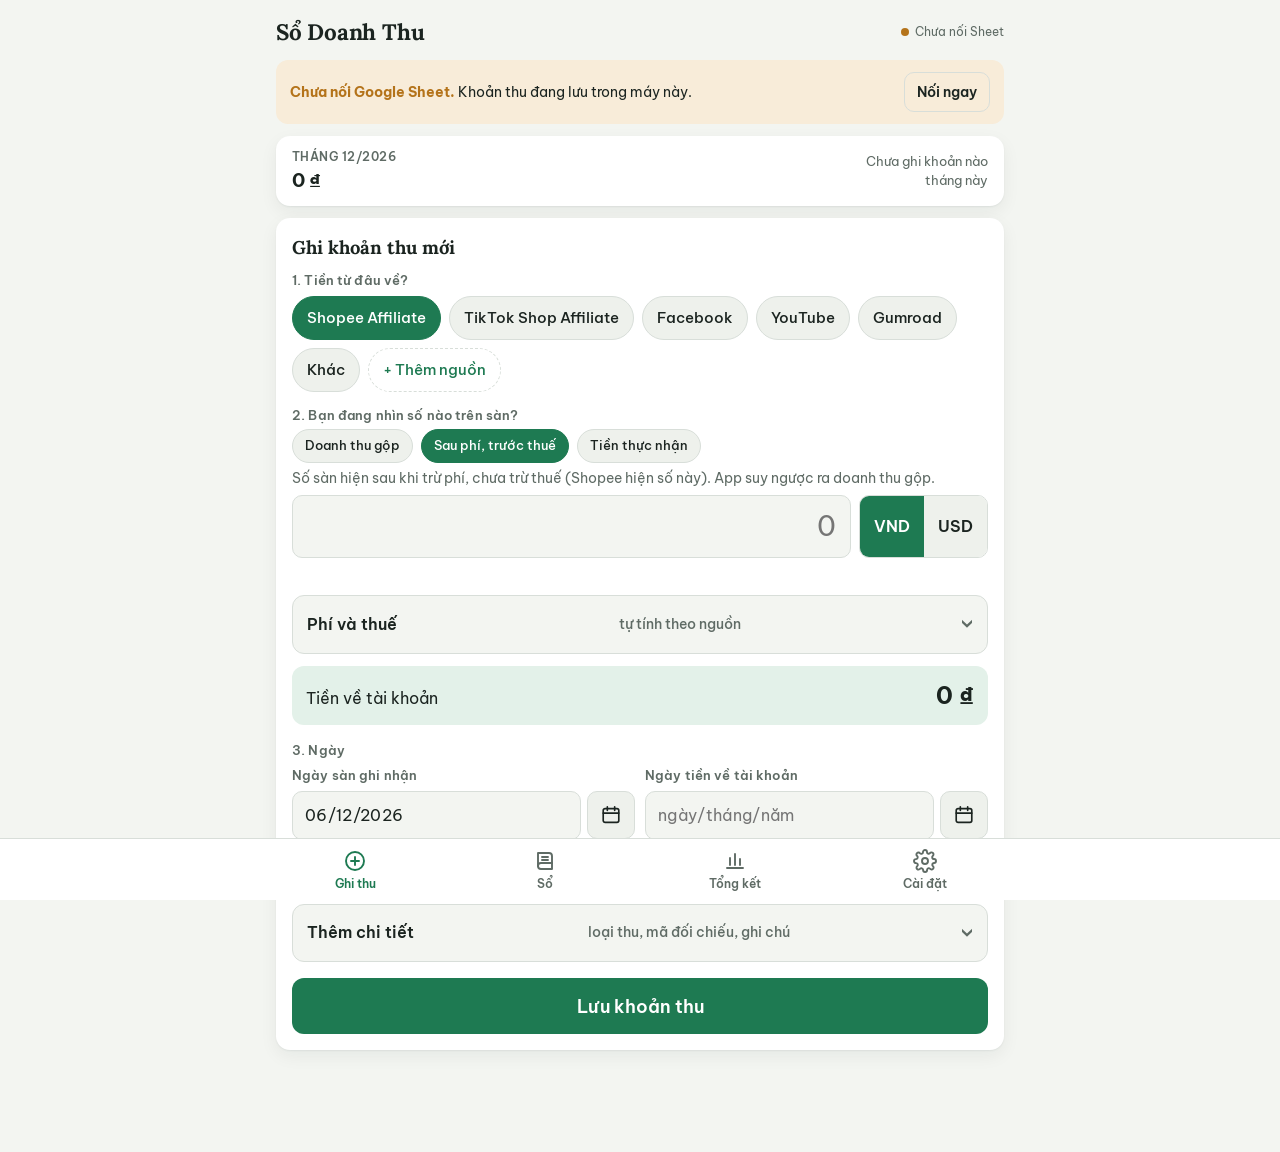
==== commit 61caa4c1: "Add files via upload" ====
--- a/so/index.html
+++ b/so/index.html
@@ -89,6 +89,14 @@
 .words{min-height:1.3em;font-size:.95rem;color:var(--accent);font-weight:600;margin-top:6px;text-align:right}
 .words.warn{color:var(--tax)}
 .quick{display:flex;gap:6px;margin-top:6px;flex-wrap:wrap}
+div.field{margin-bottom:12px}
+.date-wrap{position:relative;display:flex;gap:6px}
+.date-wrap .date-vn{flex:1 1 auto;min-width:0;font-variant-numeric:tabular-nums;letter-spacing:.02em}
+.date-vn.bad{border-color:var(--danger);background:var(--danger-soft)}
+.date-wrap .cal{flex:0 0 48px;height:48px;border:1.5px solid var(--line);border-radius:10px;background:var(--chip);color:var(--fg);display:flex;align-items:center;justify-content:center}
+.date-wrap .cal svg{width:22px;height:22px;stroke:currentColor;fill:none;stroke-width:1.8;stroke-linecap:round;stroke-linejoin:round}
+.date-wrap input.date-native{position:absolute;right:0;top:0;width:48px;height:48px;min-height:0;opacity:0;padding:0;margin:0;border:0;cursor:pointer;color:transparent;background:transparent}
+.date-wrap input.date-native:focus-visible + *, .date-wrap:focus-within .cal{border-color:var(--accent)}
 
 /* Khối gập */
 details.fold{border:1.5px solid var(--line);border-radius:12px;margin-top:12px;background:var(--bg)}
@@ -260,12 +268,14 @@
 
       <div class="lbl" style="margin-top:16px">3. Ngày</div>
       <div class="row">
-        <label class="field"><span>Ngày sàn ghi nhận</span><input type="date" id="fNgaySan">
+        <div class="field"><label class="lbl" for="fNgaySan">Ngày sàn ghi nhận</label>
+          <div class="date-wrap"><input type="text" id="fNgaySan" class="date-vn" inputmode="numeric" placeholder="ngày/tháng/năm" maxlength="10" autocomplete="off"><span class="cal" aria-hidden="true"><svg viewBox="0 0 24 24"><rect x="3.5" y="5" width="17" height="15" rx="2"/><path d="M3.5 10h17M8 3v4M16 3v4"/></svg></span><input type="date" class="date-native" aria-label="Chọn ngày sàn ghi nhận trên lịch"></div>
           <span class="quick"><button type="button" class="chip sm" data-q="san:0">Hôm nay</button><button type="button" class="chip sm" data-q="san:1">Hôm qua</button></span>
-        </label>
-        <label class="field"><span>Ngày tiền về tài khoản</span><input type="date" id="fNgayNhan">
+        </div>
+        <div class="field"><label class="lbl" for="fNgayNhan">Ngày tiền về tài khoản</label>
+          <div class="date-wrap"><input type="text" id="fNgayNhan" class="date-vn" inputmode="numeric" placeholder="ngày/tháng/năm" maxlength="10" autocomplete="off"><span class="cal" aria-hidden="true"><svg viewBox="0 0 24 24"><rect x="3.5" y="5" width="17" height="15" rx="2"/><path d="M3.5 10h17M8 3v4M16 3v4"/></svg></span><input type="date" class="date-native" aria-label="Chọn ngày tiền về trên lịch"></div>
           <span class="quick"><button type="button" class="chip sm" data-q="nhan:0">Hôm nay</button><button type="button" class="chip sm" data-q="nhan:clear">Chưa về</button></span>
-        </label>
+        </div>
       </div>
 
       <details class="fold" id="foldMore">
@@ -541,7 +551,32 @@
 };
 function setMode(m){ nhapMode = m; document.querySelectorAll("#modeChips .chip").forEach(b => b.setAttribute("aria-pressed", b.dataset.mode === m)); $("modeHint").textContent = MODE_HINT[m] || ""; }
 document.querySelectorAll("#modeChips .chip").forEach(b => b.onclick = () => { setMode(b.dataset.mode); dirty = {tncn:false,gtgt:false,phi:false}; recalc(); });
-const F = { loai:$("fLoai"), ngaySan:$("fNgaySan"), ngayNhan:$("fNgayNhan"), soTien:$("fSoTien"), tyGia:$("fTyGia"), tncn:$("fTNCN"), gtgt:$("fGTGT"), phi:$("fPhi"), ma:$("fMa"), ghiChu:$("fGhiChu") };
+// Ô ngày luôn hiện ngày/tháng/năm (ô ngày có sẵn của trình duyệt đổi theo ngôn ngữ máy nên có khi thành tháng/ngày/năm).
+// Bên trong vẫn giữ dạng năm-tháng-ngày để tính toán và gửi lên Sheet.
+function toIso(s){
+  const m = String(s || "").trim().match(/^(\d{1,2})\/(\d{1,2})\/(\d{4})$/); if (!m) return "";
+  const d = +m[1], mo = +m[2], y = +m[3]; const dt = new Date(y, mo - 1, d);
+  if (dt.getFullYear() !== y || dt.getMonth() !== mo - 1 || dt.getDate() !== d) return "";
+  return y + "-" + String(mo).padStart(2, "0") + "-" + String(d).padStart(2, "0");
+}
+function dateField(id){
+  const t = $(id), nat = t.parentElement.querySelector(".date-native");
+  t.addEventListener("input", () => {
+    const d = t.value.replace(/\D/g, "").slice(0, 8);
+    let o = d.slice(0, 2); if (d.length > 2) o += "/" + d.slice(2, 4); if (d.length > 4) o += "/" + d.slice(4);
+    t.value = o; t.classList.toggle("bad", d.length === 8 && !toIso(o));
+  });
+  t.addEventListener("blur", () => { t.classList.toggle("bad", !!t.value && !toIso(t.value)); });
+  nat.addEventListener("click", () => { nat.value = toIso(t.value) || today(); try { nat.showPicker(); } catch(e) {} });
+  nat.addEventListener("change", () => { if (nat.value) { t.value = fmtDate(nat.value); t.classList.remove("bad"); } });
+  return {
+    el: t,
+    get value(){ return toIso(t.value); },
+    set value(v){ t.value = v ? fmtDate(v) : ""; t.classList.remove("bad"); },
+    get invalid(){ return !!t.value.trim() && !toIso(t.value); }
+  };
+}
+const F = { loai:$("fLoai"), ngaySan:dateField("fNgaySan"), ngayNhan:dateField("fNgayNhan"), soTien:$("fSoTien"), tyGia:$("fTyGia"), tncn:$("fTNCN"), gtgt:$("fGTGT"), phi:$("fPhi"), ma:$("fMa"), ghiChu:$("fGhiChu") };
 [F.tyGia, F.tncn, F.gtgt, F.phi].forEach(moneyInput);
 F.soTien.addEventListener("input", () => { if (cur === "VND") { const v = parseVnd(F.soTien.value); F.soTien.value = v ? num(v) : ""; } recalc(); });
 F.tyGia.addEventListener("input", recalc);
@@ -642,7 +677,9 @@
   const r = calc();
   if (!selSrc) return toast("Chọn nguồn thu trước nha", true);
   if (!inputVnd()) { toast("Nhập số tiền trước nha", true); F.soTien.focus(); return; }
-  if (!F.ngaySan.value) return toast("Nhập ngày sàn ghi nhận", true);
+  if (F.ngaySan.invalid) { toast("Ngày sàn ghi nhận chưa đúng. Gõ dạng ngày/tháng/năm, ví dụ 25/11/2026", true); F.ngaySan.el.focus(); return; }
+  if (!F.ngaySan.value) { toast("Nhập ngày sàn ghi nhận", true); F.ngaySan.el.focus(); return; }
+  if (F.ngayNhan.invalid) { toast("Ngày tiền về chưa đúng. Gõ dạng ngày/tháng/năm, hoặc để trống nếu chưa về", true); F.ngayNhan.el.focus(); return; }
   const e = {
     id: editingId || genId(), nguon: selSrc, loai: F.loai.value, ngaySan: F.ngaySan.value, ngayNhan: F.ngayNhan.value || "",
     nam: Number(F.ngaySan.value.slice(0,4)), thang: Number(F.ngaySan.value.slice(5,7)),
